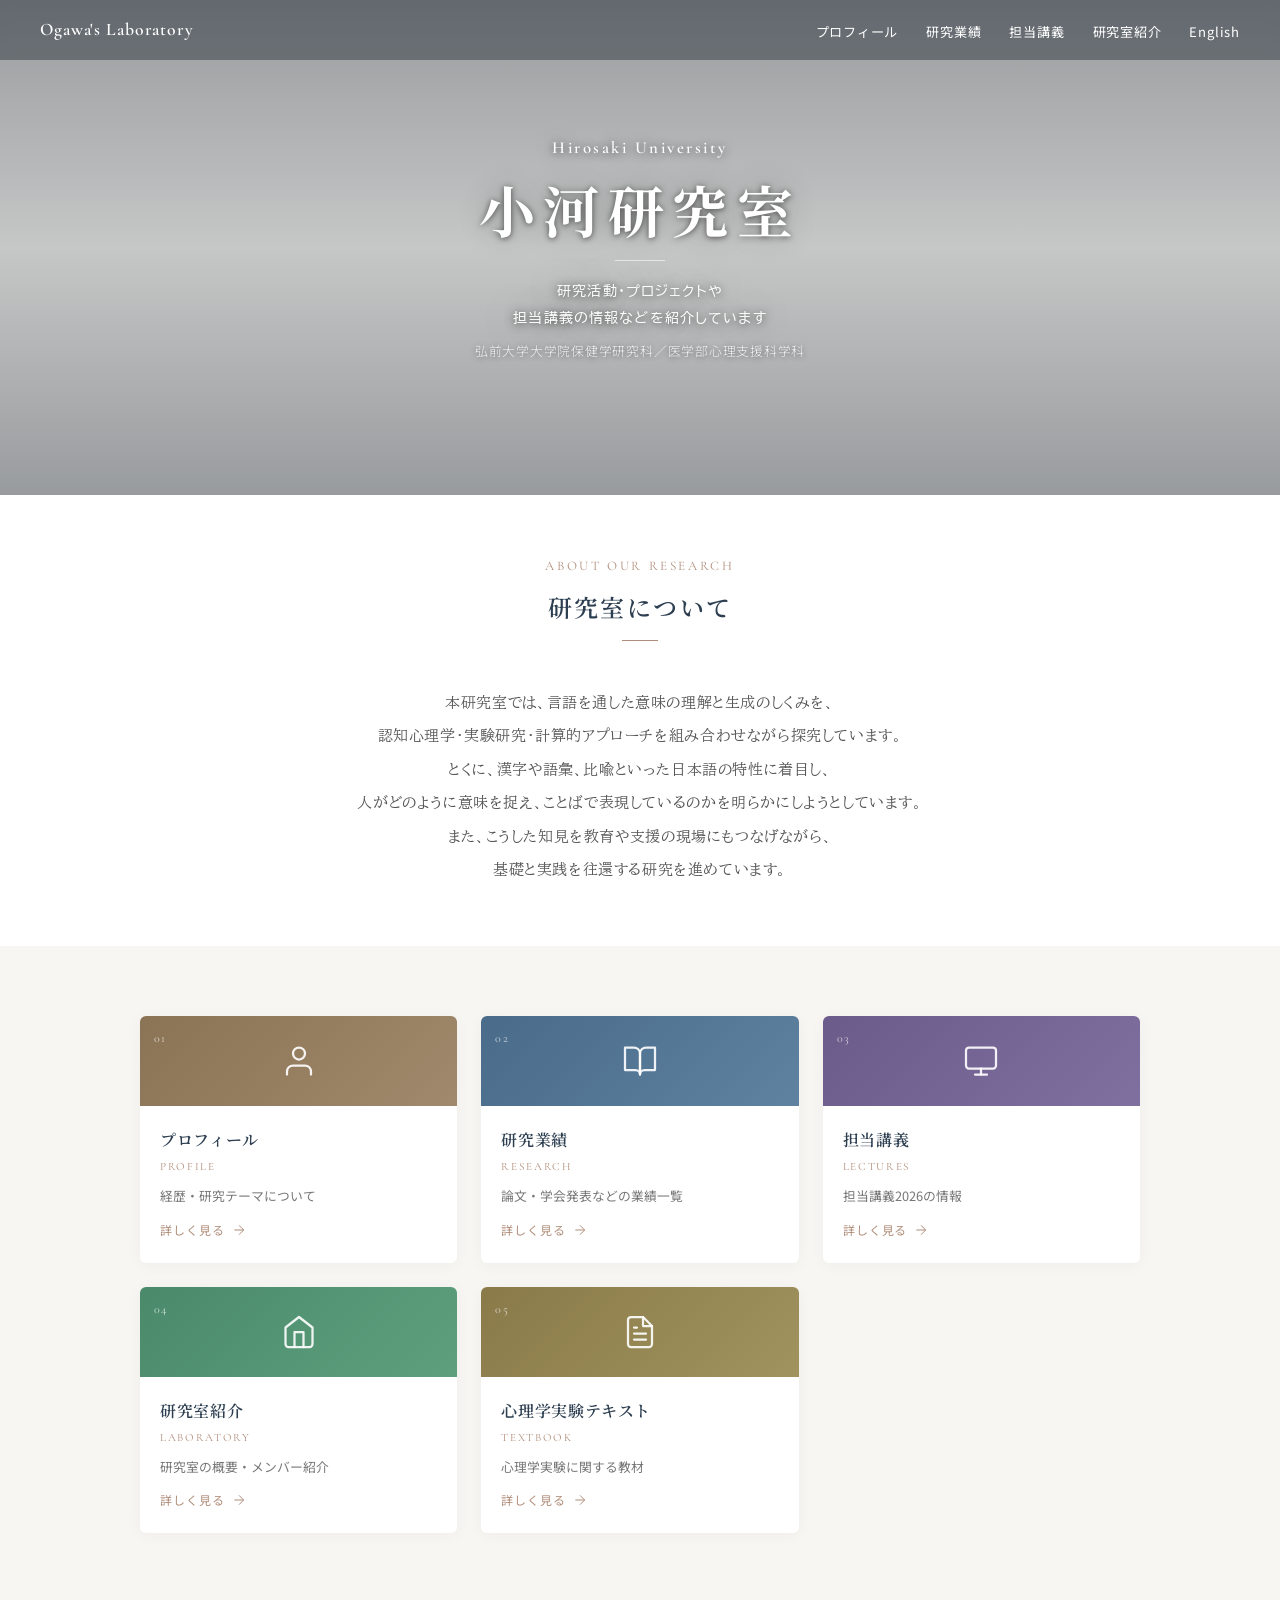
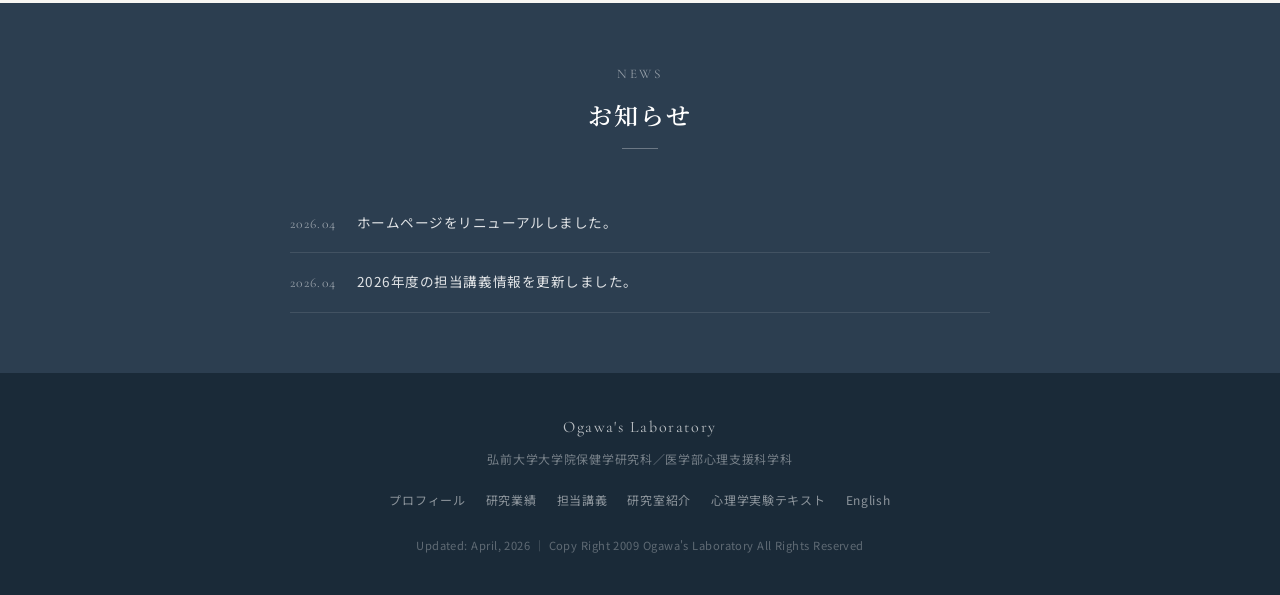
==== index.html @ 5871341c "Initial commit: Ogawa Lab Homepage" ====
<!DOCTYPE html>
<html lang="ja">
<head>
  <meta charset="UTF-8">
  <meta name="viewport" content="width=device-width, initial-scale=1.0">
  <meta name="description" content="弘前大学 小河研究室 - 心理支援科学科の研究活動・プロジェクトや担当講義の情報を紹介しています。">
  <title>小河研究室HP | Ogawa's Laboratory</title>
  <link rel="preconnect" href="https://fonts.googleapis.com">
  <link rel="preconnect" href="https://fonts.gstatic.com" crossorigin>
  <link href="https://fonts.googleapis.com/css2?family=BIZ+UDPGothic:wght@400;700&family=BIZ+UDPMincho&family=Noto+Sans+JP:wght@300;400;500;700&family=Noto+Serif+JP:wght@400;600;700&family=Cormorant+Garamond:ital,wght@0,400;0,600;1,400&display=swap" rel="stylesheet">
  <style>
    /* ===== Reset & Base ===== */
    *, *::before, *::after {
      margin: 0;
      padding: 0;
      box-sizing: border-box;
    }

    html {
      scroll-behavior: smooth;
      font-size: 16px;
    }

    body {
      font-family: 'Noto Sans JP', sans-serif;
      color: #333;
      line-height: 1.8;
      overflow-x: hidden;
      background: #f8f6f3;
    }

    a {
      text-decoration: none;
      color: inherit;
      transition: opacity 0.3s ease;
    }

    a:hover {
      opacity: 0.7;
    }

    /* ===== Navigation ===== */
    .nav {
      position: fixed;
      top: 0;
      left: 0;
      width: 100%;
      z-index: 1000;
      padding: 0 40px;
      height: 60px;
      display: flex;
      align-items: center;
      justify-content: space-between;
      background: rgba(20, 30, 40, 0.4);
      backdrop-filter: blur(8px);
      transition: background 0.4s ease, box-shadow 0.4s ease;
    }

    .nav.scrolled {
      background: rgba(255, 255, 255, 0.95);
      backdrop-filter: blur(10px);
      box-shadow: 0 2px 20px rgba(0, 0, 0, 0.08);
    }

    .nav-logo {
      font-family: 'Cormorant Garamond', serif;
      font-size: 1.1rem;
      font-weight: 600;
      color: #fff;
      letter-spacing: 0.05em;
      transition: color 0.4s ease;
    }

    .nav.scrolled .nav-logo {
      color: #2c3e50;
    }

    .nav-links {
      display: flex;
      gap: 28px;
      list-style: none;
      align-items: center;
    }

    .nav-links a {
      font-size: 0.82rem;
      font-weight: 400;
      color: #fff;
      letter-spacing: 0.06em;
      position: relative;
      padding-bottom: 3px;
      transition: color 0.4s ease;
    }

    .nav.scrolled .nav-links a {
      color: #2c3e50;
    }

    .nav-links a::after {
      content: '';
      position: absolute;
      bottom: 0;
      left: 0;
      width: 0;
      height: 1px;
      background: currentColor;
      transition: width 0.3s ease;
    }

    .nav-links a:hover {
      opacity: 1;
    }

    .nav-links a:hover::after {
      width: 100%;
    }

    /* ===== Hamburger Menu ===== */
    .hamburger {
      display: none;
      flex-direction: column;
      gap: 5px;
      cursor: pointer;
      padding: 4px;
      z-index: 1001;
    }

    .hamburger span {
      width: 24px;
      height: 2px;
      background: #fff;
      transition: background 0.4s ease, transform 0.3s ease;
    }

    .nav.scrolled .hamburger span {
      background: #2c3e50;
    }

    /* ===== Hero Section ===== */
    .hero {
      position: relative;
      width: 100%;
      height: 55vh;
      min-height: 380px;
      max-height: 520px;
      display: flex;
      align-items: center;
      justify-content: center;
      overflow: hidden;
    }

    .hero-bg {
      position: absolute;
      inset: 0;
      background: url('sakura.jpeg') center center / cover no-repeat;
    }

    .hero-overlay {
      position: absolute;
      inset: 0;
      background: linear-gradient(
        180deg,
        rgba(20, 30, 40, 0.42) 0%,
        rgba(20, 30, 40, 0.22) 50%,
        rgba(20, 30, 40, 0.42) 100%
      );
    }

    .hero-content {
      position: relative;
      z-index: 2;
      text-align: center;
      color: #fff;
      padding: 0 20px;
      text-shadow: 0 1px 6px rgba(0, 0, 0, 0.6), 0 0 30px rgba(0, 0, 0, 0.3);
    }

    .hero-subtitle-top {
      font-family: 'Cormorant Garamond', serif;
      font-size: 1.05rem;
      font-weight: 600;
      letter-spacing: 0.15em;
      margin-bottom: 10px;
      opacity: 1;
      text-shadow: 0 1px 8px rgba(0, 0, 0, 0.7), 0 0 30px rgba(0, 0, 0, 0.3);
    }

    .hero-title {
      font-family: 'Noto Serif JP', serif;
      font-size: clamp(2rem, 4.5vw, 3.5rem);
      font-weight: 700;
      letter-spacing: 0.15em;
      line-height: 1.3;
      margin-bottom: 14px;
    }

    .hero-line {
      width: 50px;
      height: 1px;
      background: rgba(255, 255, 255, 0.6);
      margin: 0 auto 16px;
    }

    .hero-description {
      font-family: 'BIZ UDPGothic', sans-serif;
      font-size: 0.9rem;
      font-weight: 400;
      letter-spacing: 0.08em;
      line-height: 1.9;
      max-width: 550px;
      margin: 0 auto 8px;
      text-shadow: 0 1px 8px rgba(0, 0, 0, 0.7), 0 0 40px rgba(0, 0, 0, 0.4), 0 0 60px rgba(0, 0, 0, 0.2);
    }

    .hero-affiliation {
      font-size: 0.8rem;
      font-weight: 300;
      letter-spacing: 0.06em;
      opacity: 0.85;
    }

    /* ===== Section Common ===== */
    .section {
      padding: 70px 40px;
    }

    .section-header {
      text-align: center;
      margin-bottom: 45px;
    }

    .section-label {
      font-family: 'Cormorant Garamond', serif;
      font-size: 0.82rem;
      font-weight: 400;
      letter-spacing: 0.2em;
      color: #b08d7a;
      margin-bottom: 6px;
      text-transform: uppercase;
    }

    .section-title {
      font-family: 'Noto Serif JP', serif;
      font-size: 1.5rem;
      font-weight: 600;
      letter-spacing: 0.1em;
      color: #2c3e50;
    }

    .section-line {
      width: 36px;
      height: 1px;
      background: #b08d7a;
      margin: 12px auto 0;
    }

    /* ===== About Section ===== */
    .about {
      background: #fff;
      padding: 60px 40px;
    }

    .about-content {
      max-width: 700px;
      margin: 0 auto;
      text-align: center;
    }

    .about-text {
      font-family: 'BIZ UDPMincho', serif;
      font-size: 0.95rem;
      line-height: 2.2;
      color: #555;
      letter-spacing: 0.04em;
    }

    .about-name {
      margin-top: 28px;
      font-family: 'Noto Serif JP', serif;
      font-size: 1rem;
      font-weight: 600;
      color: #2c3e50;
      letter-spacing: 0.1em;
    }

    .about-name-en {
      font-family: 'Cormorant Garamond', serif;
      font-size: 0.85rem;
      font-weight: 400;
      color: #999;
      letter-spacing: 0.1em;
      margin-top: 2px;
    }

    /* ===== Contents Section ===== */
    .contents {
      background: #f8f6f3;
    }

    .contents-grid {
      max-width: 1000px;
      margin: 0 auto;
      display: grid;
      grid-template-columns: repeat(3, 1fr);
      gap: 24px;
    }

    .content-card {
      background: #fff;
      border-radius: 6px;
      overflow: hidden;
      box-shadow: 0 2px 16px rgba(0, 0, 0, 0.04);
      transition: transform 0.4s ease, box-shadow 0.4s ease;
      cursor: pointer;
      display: block;
    }

    .content-card:hover {
      transform: translateY(-4px);
      box-shadow: 0 8px 32px rgba(0, 0, 0, 0.1);
      opacity: 1;
    }

    .card-image {
      width: 100%;
      height: 90px;
      position: relative;
      overflow: hidden;
      display: flex;
      align-items: center;
      justify-content: center;
    }

    .card-icon {
      width: 36px;
      height: 36px;
      color: rgba(255, 255, 255, 0.9);
      position: relative;
      z-index: 2;
    }

    .card-image-overlay {
      position: absolute;
      inset: 0;
      background: rgba(0, 0, 0, 0.08);
    }

    .card-number {
      position: absolute;
      top: 12px;
      left: 14px;
      font-family: 'Cormorant Garamond', serif;
      font-size: 0.75rem;
      font-weight: 400;
      color: rgba(255, 255, 255, 0.7);
      letter-spacing: 0.1em;
      z-index: 2;
    }

    .card-body {
      padding: 20px 20px 22px;
    }

    .card-title {
      font-family: 'Noto Serif JP', serif;
      font-size: 1rem;
      font-weight: 600;
      color: #2c3e50;
      margin-bottom: 2px;
      letter-spacing: 0.04em;
    }

    .card-title-en {
      font-family: 'Cormorant Garamond', serif;
      font-size: 0.7rem;
      color: #b08d7a;
      letter-spacing: 0.15em;
      text-transform: uppercase;
      margin-bottom: 8px;
    }

    .card-desc {
      font-size: 0.8rem;
      color: #777;
      line-height: 1.7;
    }

    .card-arrow {
      display: flex;
      align-items: center;
      gap: 6px;
      margin-top: 12px;
      font-size: 0.75rem;
      color: #b08d7a;
      letter-spacing: 0.08em;
    }

    .card-arrow svg {
      width: 16px;
      height: 16px;
      transition: transform 0.3s ease;
    }

    .content-card:hover .card-arrow svg {
      transform: translateX(4px);
    }

    /* Card color themes */
    .card-theme-profile { background: linear-gradient(135deg, #8B7355, #A0896C); }
    .card-theme-research { background: linear-gradient(135deg, #4A6B8A, #5E82A0); }
    .card-theme-lecture { background: linear-gradient(135deg, #6B5B8A, #8070A0); }
    .card-theme-lab { background: linear-gradient(135deg, #4A8A6B, #5EA07E); }
    .card-theme-textbook { background: linear-gradient(135deg, #8A7A4A, #A0935E); }


    /* ===== Info Section ===== */
    .info {
      background: #2c3e50;
      color: #fff;
      padding: 60px 40px;
    }

    .info .section-label {
      color: rgba(255, 255, 255, 0.5);
    }

    .info .section-title {
      color: #fff;
    }

    .info .section-line {
      background: rgba(255, 255, 255, 0.3);
    }

    .info-list {
      max-width: 700px;
      margin: 0 auto;
    }

    .info-item {
      display: flex;
      align-items: baseline;
      gap: 20px;
      padding: 16px 0;
      border-bottom: 1px solid rgba(255, 255, 255, 0.1);
    }

    .info-date {
      font-family: 'Cormorant Garamond', serif;
      font-size: 0.85rem;
      color: rgba(255, 255, 255, 0.5);
      letter-spacing: 0.1em;
      white-space: nowrap;
    }

    .info-text {
      font-size: 0.85rem;
      color: rgba(255, 255, 255, 0.85);
      letter-spacing: 0.04em;
    }

    /* ===== Footer ===== */
    .footer {
      background: #1a2a38;
      padding: 40px 40px;
      text-align: center;
    }

    .footer-logo {
      font-family: 'Cormorant Garamond', serif;
      font-size: 1rem;
      color: rgba(255, 255, 255, 0.7);
      letter-spacing: 0.1em;
      margin-bottom: 6px;
    }

    .footer-affiliation {
      font-size: 0.75rem;
      color: rgba(255, 255, 255, 0.4);
      letter-spacing: 0.06em;
      margin-bottom: 20px;
    }

    .footer-links {
      display: flex;
      justify-content: center;
      gap: 20px;
      flex-wrap: wrap;
      margin-bottom: 24px;
    }

    .footer-links a {
      font-size: 0.75rem;
      color: rgba(255, 255, 255, 0.5);
      letter-spacing: 0.06em;
      transition: color 0.3s ease;
    }

    .footer-links a:hover {
      color: rgba(255, 255, 255, 0.9);
      opacity: 1;
    }

    .footer-copy {
      font-size: 0.7rem;
      color: rgba(255, 255, 255, 0.3);
      letter-spacing: 0.04em;
    }

    /* ===== Scroll Animations ===== */
    .fade-in {
      opacity: 0;
      transform: translateY(30px);
      transition: opacity 0.7s ease, transform 0.7s ease;
    }

    .fade-in.visible {
      opacity: 1;
      transform: translateY(0);
    }

    /* ===== Responsive - Tablet ===== */
    @media (max-width: 900px) {
      .contents-grid {
        grid-template-columns: repeat(2, 1fr);
      }
    }

    /* ===== Responsive - Mobile ===== */
    @media (max-width: 600px) {
      .nav {
        padding: 0 16px;
        height: 54px;
      }

      .nav-logo {
        font-size: 0.95rem;
      }

      .nav-links {
        display: none;
        position: fixed;
        top: 0;
        right: 0;
        width: 260px;
        height: 100vh;
        background: rgba(255, 255, 255, 0.97);
        backdrop-filter: blur(12px);
        flex-direction: column;
        padding: 80px 30px 40px;
        gap: 0;
        box-shadow: -4px 0 30px rgba(0, 0, 0, 0.15);
      }

      .nav-links.open {
        display: flex;
      }

      .nav-links a {
        color: #2c3e50 !important;
        font-size: 0.9rem;
        padding: 14px 0;
        border-bottom: 1px solid rgba(0, 0, 0, 0.06);
        width: 100%;
      }

      .hamburger {
        display: flex;
      }

      .hamburger.active span:nth-child(1) {
        transform: rotate(45deg) translate(5px, 5px);
      }
      .hamburger.active span:nth-child(2) {
        opacity: 0;
      }
      .hamburger.active span:nth-child(3) {
        transform: rotate(-45deg) translate(5px, -5px);
      }

      .hero {
        height: 45vh;
        min-height: 300px;
        max-height: 400px;
      }

      .hero-title {
        font-size: 1.8rem;
      }

      .hero-subtitle-top {
        font-size: 0.85rem;
      }

      .hero-description {
        font-size: 0.82rem;
      }

      .hero-affiliation {
        font-size: 0.72rem;
      }

      .section {
        padding: 50px 16px;
      }

      .about {
        padding: 45px 16px;
      }

      .info {
        padding: 45px 16px;
      }

      .contents-grid {
        grid-template-columns: 1fr;
        gap: 16px;
        max-width: 400px;
      }

      .card-image {
        height: 110px;
      }

      .section-title {
        font-size: 1.3rem;
      }

      .info-item {
        flex-direction: column;
        gap: 2px;
      }

      .footer {
        padding: 30px 16px;
      }

      .footer-links {
        gap: 12px;
      }
    }

    /* Mobile overlay */
    .nav-overlay {
      display: none;
      position: fixed;
      inset: 0;
      background: rgba(0, 0, 0, 0.3);
      z-index: 999;
    }

    .nav-overlay.show {
      display: block;
    }
  </style>
</head>
<body>

  <!-- Navigation overlay for mobile -->
  <div class="nav-overlay" id="navOverlay"></div>

  <!-- Navigation -->
  <nav class="nav" id="mainNav">
    <a href="#" class="nav-logo">Ogawa's Laboratory</a>
    <ul class="nav-links" id="navLinks">
      <li><a href="profile.html">プロフィール</a></li>
      <li><a href="research.html">研究業績</a></li>
      <li><a href="lectures.html">担当講義</a></li>
      <li><a href="#contents">研究室紹介</a></li>
      <li><a href="english.html">English</a></li>
    </ul>
    <div class="hamburger" id="hamburger">
      <span></span>
      <span></span>
      <span></span>
    </div>
  </nav>

  <!-- Hero Section -->
  <section class="hero" id="hero">
    <div class="hero-bg"></div>
    <div class="hero-overlay"></div>
    <div class="hero-content">
      <p class="hero-subtitle-top">Hirosaki University</p>
      <h1 class="hero-title">小河研究室</h1>
      <div class="hero-line"></div>
      <p class="hero-description">
        研究活動・プロジェクトや<br>
        担当講義の情報などを紹介しています
      </p>
      <p class="hero-affiliation">弘前大学大学院保健学研究科／医学部心理支援科学科</p>
    </div>
  </section>

  <!-- About Section -->
  <section class="section about" id="about">
    <div class="section-header fade-in">
      <p class="section-label">About Our Research</p>
      <h2 class="section-title">研究室について</h2>
      <div class="section-line"></div>
    </div>
    <div class="about-content fade-in">
      <p class="about-text">
        本研究室では、言語を通した意味の理解と生成のしくみを、<br>
        認知心理学・実験研究・計算的アプローチを組み合わせながら探究しています。
      </p>
      <p class="about-text">
        とくに、漢字や語彙、比喩といった日本語の特性に着目し、<br>
        人がどのように意味を捉え、ことばで表現しているのかを明らかにしようとしています。
      </p>
      <p class="about-text">
        また、こうした知見を教育や支援の現場にもつなげながら、<br>
        基礎と実践を往還する研究を進めています。
      </p>
    </div>
  </section>

  <!-- Contents Section -->
  <section class="section contents" id="contents">
    <div class="contents-grid">
      <!-- Card 1: プロフィール -->
      <a href="profile.html" class="content-card fade-in" id="card-profile">
        <div class="card-image card-theme-profile">
          <div class="card-number">01</div>
          <svg class="card-icon" viewBox="0 0 24 24" fill="none" stroke="currentColor" stroke-width="1.5" stroke-linecap="round" stroke-linejoin="round">
            <path d="M20 21v-2a4 4 0 0 0-4-4H8a4 4 0 0 0-4 4v2"/>
            <circle cx="12" cy="7" r="4"/>
          </svg>
        </div>
        <div class="card-body">
          <h3 class="card-title">プロフィール</h3>
          <p class="card-title-en">Profile</p>
          <p class="card-desc">経歴・研究テーマについて</p>
          <div class="card-arrow">
            詳しく見る
            <svg viewBox="0 0 24 24" fill="none" stroke="currentColor" stroke-width="1.5"><path d="M5 12h14M12 5l7 7-7 7"/></svg>
          </div>
        </div>
      </a>

      <!-- Card 2: 研究業績 -->
      <a href="research.html" class="content-card fade-in" id="card-research">
        <div class="card-image card-theme-research">
          <div class="card-number">02</div>
          <svg class="card-icon" viewBox="0 0 24 24" fill="none" stroke="currentColor" stroke-width="1.5" stroke-linecap="round" stroke-linejoin="round">
            <path d="M2 3h6a4 4 0 0 1 4 4v14a3 3 0 0 0-3-3H2z"/>
            <path d="M22 3h-6a4 4 0 0 0-4 4v14a3 3 0 0 1 3-3h7z"/>
          </svg>
        </div>
        <div class="card-body">
          <h3 class="card-title">研究業績</h3>
          <p class="card-title-en">Research</p>
          <p class="card-desc">論文・学会発表などの業績一覧</p>
          <div class="card-arrow">
            詳しく見る
            <svg viewBox="0 0 24 24" fill="none" stroke="currentColor" stroke-width="1.5"><path d="M5 12h14M12 5l7 7-7 7"/></svg>
          </div>
        </div>
      </a>

      <!-- Card 3: 担当講義 -->
      <a href="lectures.html" class="content-card fade-in" id="card-lecture">
        <div class="card-image card-theme-lecture">
          <div class="card-number">03</div>
          <svg class="card-icon" viewBox="0 0 24 24" fill="none" stroke="currentColor" stroke-width="1.5" stroke-linecap="round" stroke-linejoin="round">
            <rect x="2" y="3" width="20" height="14" rx="2" ry="2"/>
            <line x1="8" y1="21" x2="16" y2="21"/>
            <line x1="12" y1="17" x2="12" y2="21"/>
          </svg>
        </div>
        <div class="card-body">
          <h3 class="card-title">担当講義</h3>
          <p class="card-title-en">Lectures</p>
          <p class="card-desc">担当講義2026の情報</p>
          <div class="card-arrow">
            詳しく見る
            <svg viewBox="0 0 24 24" fill="none" stroke="currentColor" stroke-width="1.5"><path d="M5 12h14M12 5l7 7-7 7"/></svg>
          </div>
        </div>
      </a>

      <!-- Card 4: 研究室紹介 -->
      <a href="lab.html" class="content-card fade-in" id="card-lab">
        <div class="card-image card-theme-lab">
          <div class="card-number">04</div>
          <svg class="card-icon" viewBox="0 0 24 24" fill="none" stroke="currentColor" stroke-width="1.5" stroke-linecap="round" stroke-linejoin="round">
            <path d="M3 9l9-7 9 7v11a2 2 0 0 1-2 2H5a2 2 0 0 1-2-2z"/>
            <polyline points="9 22 9 12 15 12 15 22"/>
          </svg>
        </div>
        <div class="card-body">
          <h3 class="card-title">研究室紹介</h3>
          <p class="card-title-en">Laboratory</p>
          <p class="card-desc">研究室の概要・メンバー紹介</p>
          <div class="card-arrow">
            詳しく見る
            <svg viewBox="0 0 24 24" fill="none" stroke="currentColor" stroke-width="1.5"><path d="M5 12h14M12 5l7 7-7 7"/></svg>
          </div>
        </div>
      </a>

      <!-- Card 5: 心理学実験テキスト -->
      <a href="textbook.html" class="content-card fade-in" id="card-textbook">
        <div class="card-image card-theme-textbook">
          <div class="card-number">05</div>
          <svg class="card-icon" viewBox="0 0 24 24" fill="none" stroke="currentColor" stroke-width="1.5" stroke-linecap="round" stroke-linejoin="round">
            <path d="M14 2H6a2 2 0 0 0-2 2v16a2 2 0 0 0 2 2h12a2 2 0 0 0 2-2V8z"/>
            <polyline points="14 2 14 8 20 8"/>
            <line x1="16" y1="13" x2="8" y2="13"/>
            <line x1="16" y1="17" x2="8" y2="17"/>
            <polyline points="10 9 9 9 8 9"/>
          </svg>
        </div>
        <div class="card-body">
          <h3 class="card-title">心理学実験テキスト</h3>
          <p class="card-title-en">Textbook</p>
          <p class="card-desc">心理学実験に関する教材</p>
          <div class="card-arrow">
            詳しく見る
            <svg viewBox="0 0 24 24" fill="none" stroke="currentColor" stroke-width="1.5"><path d="M5 12h14M12 5l7 7-7 7"/></svg>
          </div>
        </div>
      </a>


    </div>
  </section>

  <!-- News Section -->
  <section class="section info" id="news">
    <div class="section-header fade-in">
      <p class="section-label">News</p>
      <h2 class="section-title">お知らせ</h2>
      <div class="section-line"></div>
    </div>
    <div class="info-list fade-in">
      <div class="info-item">
        <span class="info-date">2026.04</span>
        <span class="info-text">ホームページをリニューアルしました。</span>
      </div>
      <div class="info-item">
        <span class="info-date">2026.04</span>
        <span class="info-text">2026年度の担当講義情報を更新しました。</span>
      </div>
    </div>
  </section>

  <!-- Footer -->
  <footer class="footer">
    <p class="footer-logo">Ogawa's Laboratory</p>
    <p class="footer-affiliation">弘前大学大学院保健学研究科／医学部心理支援科学科</p>
    <div class="footer-links">
      <a href="profile.html">プロフィール</a>
      <a href="research.html">研究業績</a>
      <a href="lectures.html">担当講義</a>
      <a href="lab.html">研究室紹介</a>
      <a href="textbook.html">心理学実験テキスト</a>
      <a href="english.html">English</a>
    </div>
    <p class="footer-copy">Updated: April, 2026 ｜ Copy Right 2009 Ogawa's Laboratory All Rights Reserved</p>
  </footer>

  <script>
    // ===== Navigation scroll effect =====
    const nav = document.getElementById('mainNav');
    window.addEventListener('scroll', () => {
      if (window.scrollY > 60) {
        nav.classList.add('scrolled');
      } else {
        nav.classList.remove('scrolled');
      }
    });

    // ===== Hamburger menu (mobile) =====
    const hamburger = document.getElementById('hamburger');
    const navLinks = document.getElementById('navLinks');
    const navOverlay = document.getElementById('navOverlay');

    hamburger.addEventListener('click', () => {
      hamburger.classList.toggle('active');
      navLinks.classList.toggle('open');
      navOverlay.classList.toggle('show');
    });

    navOverlay.addEventListener('click', () => {
      hamburger.classList.remove('active');
      navLinks.classList.remove('open');
      navOverlay.classList.remove('show');
    });

    // Close menu when a link is clicked
    navLinks.querySelectorAll('a').forEach(link => {
      link.addEventListener('click', () => {
        hamburger.classList.remove('active');
        navLinks.classList.remove('open');
        navOverlay.classList.remove('show');
      });
    });

    // ===== Intersection Observer for fade-in animations =====
    const observerOptions = {
      threshold: 0.15,
      rootMargin: '0px 0px -40px 0px'
    };

    const observer = new IntersectionObserver((entries) => {
      entries.forEach(entry => {
        if (entry.isIntersecting) {
          entry.target.classList.add('visible');
        }
      });
    }, observerOptions);

    document.querySelectorAll('.fade-in').forEach(el => {
      observer.observe(el);
    });
  </script>

</body>
</html>
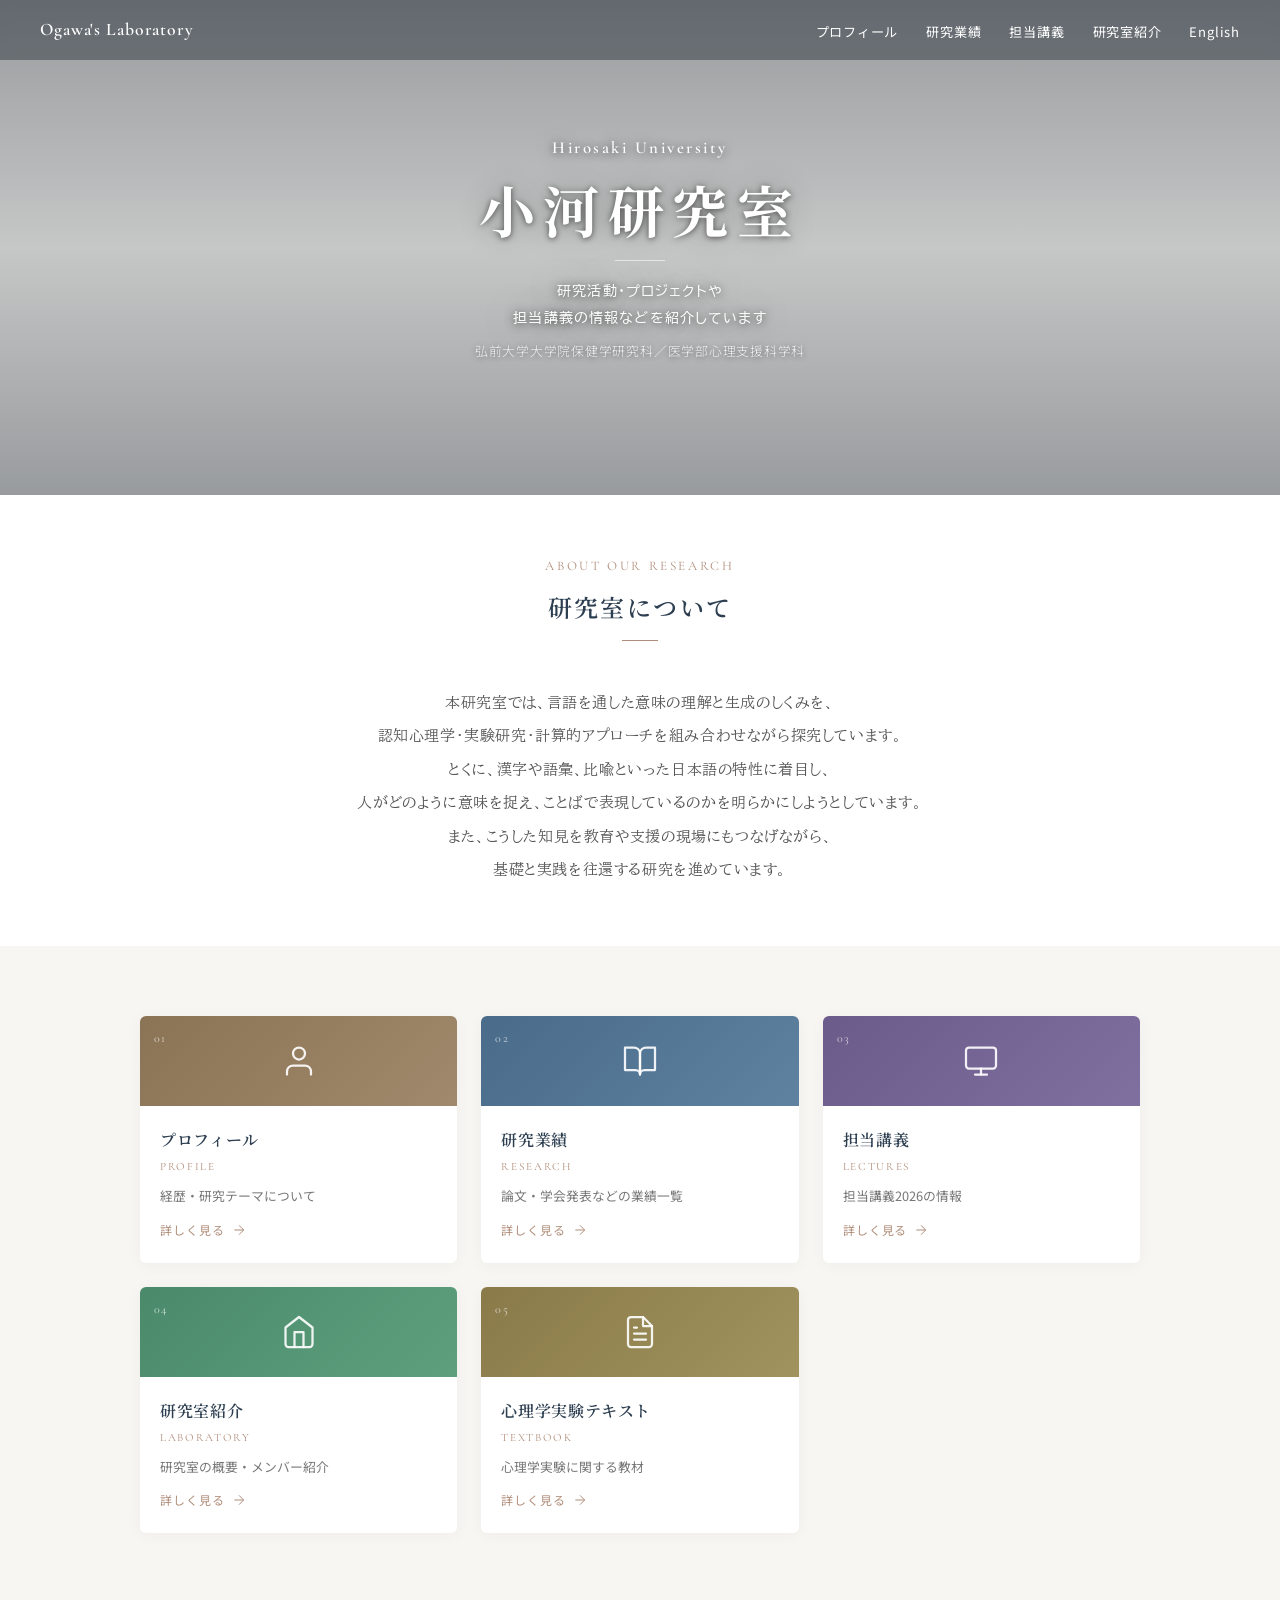
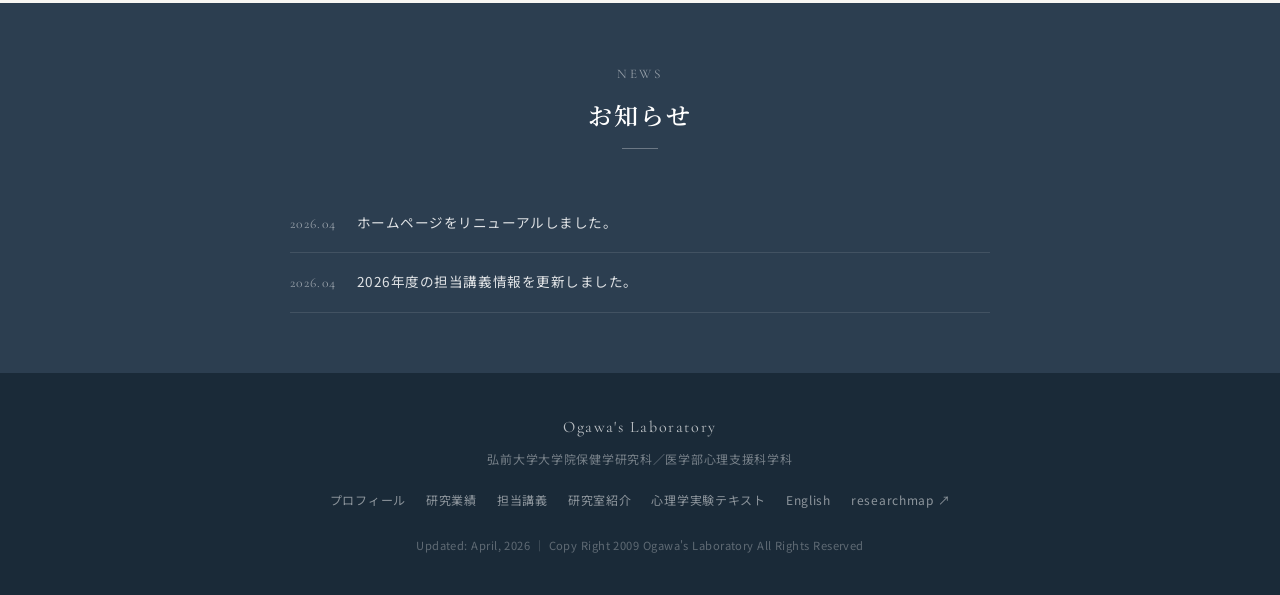
==== commit 34051d42: "Add researchmap link to footer" ====
--- a/index.html
+++ b/index.html
@@ -856,6 +856,7 @@
       <a href="lab.html">研究室紹介</a>
       <a href="textbook.html">心理学実験テキスト</a>
       <a href="english.html">English</a>
+      <a href="https://researchmap.jp/read0056116" target="_blank" rel="noopener noreferrer">researchmap ↗</a>
     </div>
     <p class="footer-copy">Updated: April, 2026 ｜ Copy Right 2009 Ogawa's Laboratory All Rights Reserved</p>
   </footer>
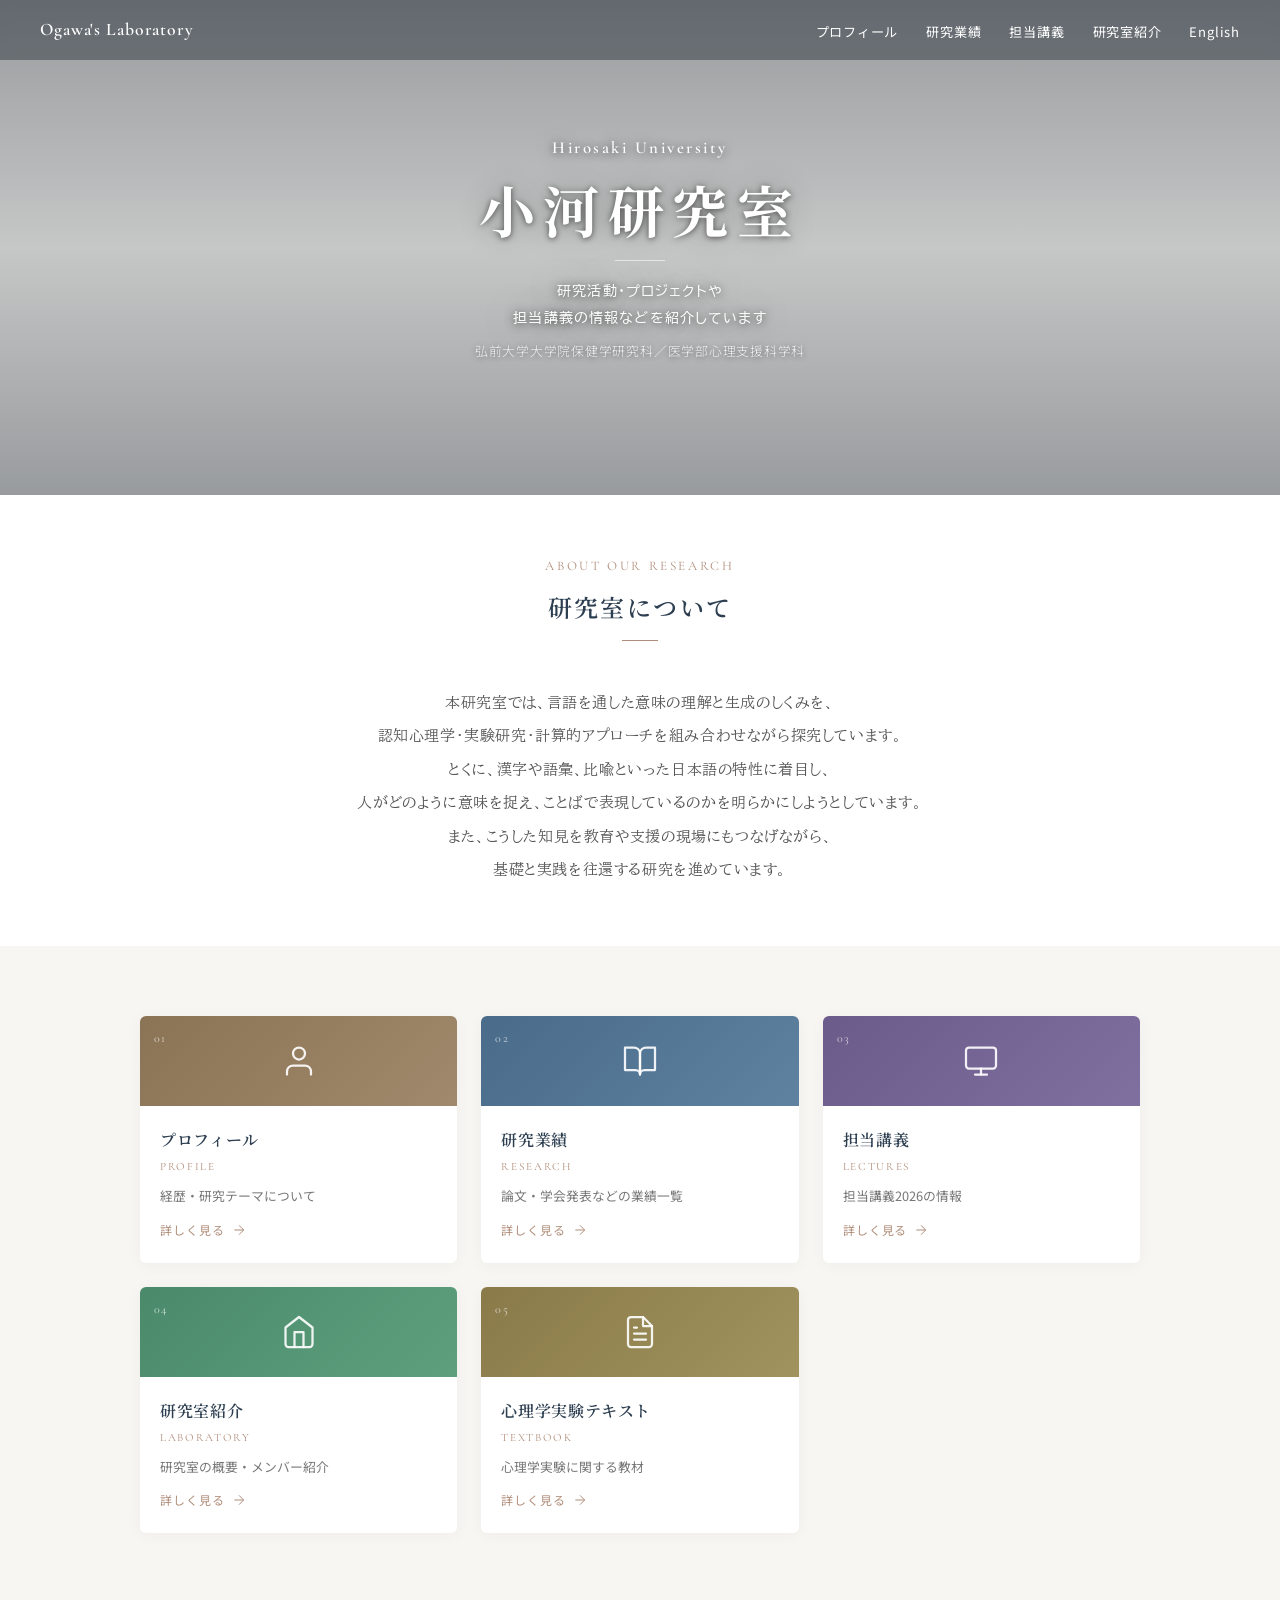
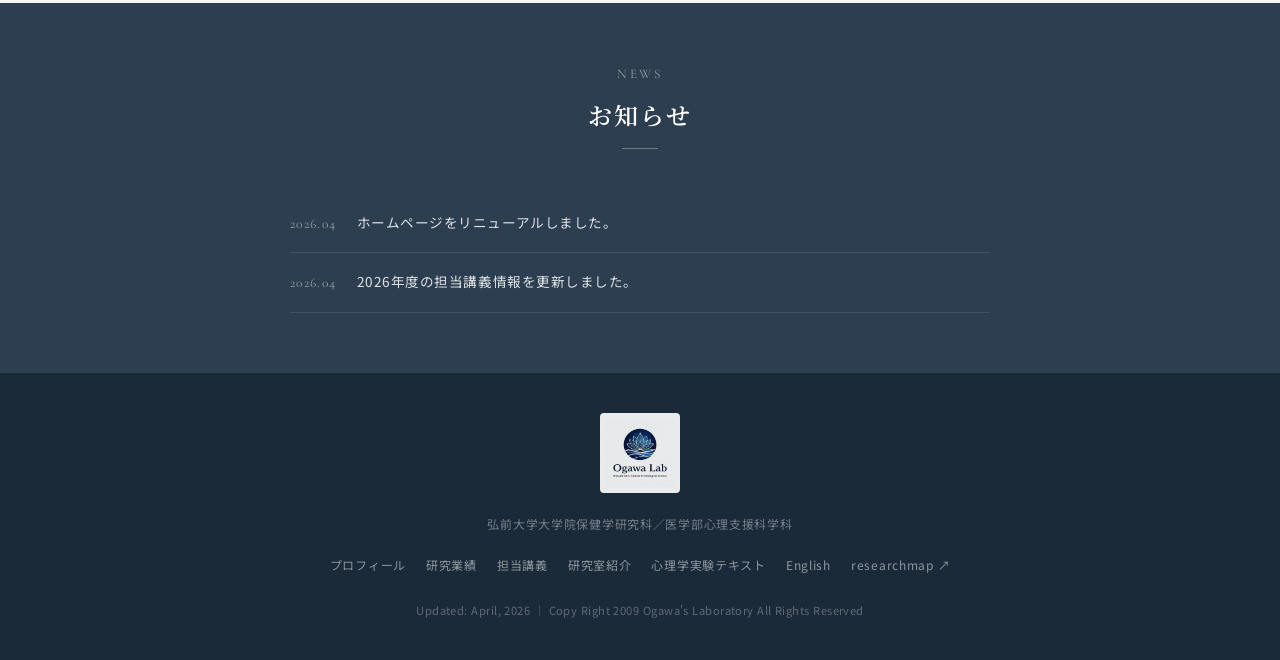
==== commit f78dbec0: "Update lab logo in footer with improved visibility and restore text logo in navigation" ====
--- a/index.html
+++ b/index.html
@@ -466,12 +466,14 @@
       text-align: center;
     }
 
-    .footer-logo {
-      font-family: 'Cormorant Garamond', serif;
-      font-size: 1rem;
-      color: rgba(255, 255, 255, 0.7);
-      letter-spacing: 0.1em;
-      margin-bottom: 6px;
+    .footer-logo img {
+      height: 80px;
+      width: auto;
+      opacity: 0.9;
+      margin-bottom: 12px;
+      background: #fff;
+      padding: 6px;
+      border-radius: 4px;
     }
 
     .footer-affiliation {
@@ -847,7 +849,9 @@
 
   <!-- Footer -->
   <footer class="footer">
-    <p class="footer-logo">Ogawa's Laboratory</p>
+    <div class="footer-logo">
+      <img src="logo_navy.png" alt="Ogawa's Laboratory">
+    </div>
     <p class="footer-affiliation">弘前大学大学院保健学研究科／医学部心理支援科学科</p>
     <div class="footer-links">
       <a href="profile.html">プロフィール</a>
